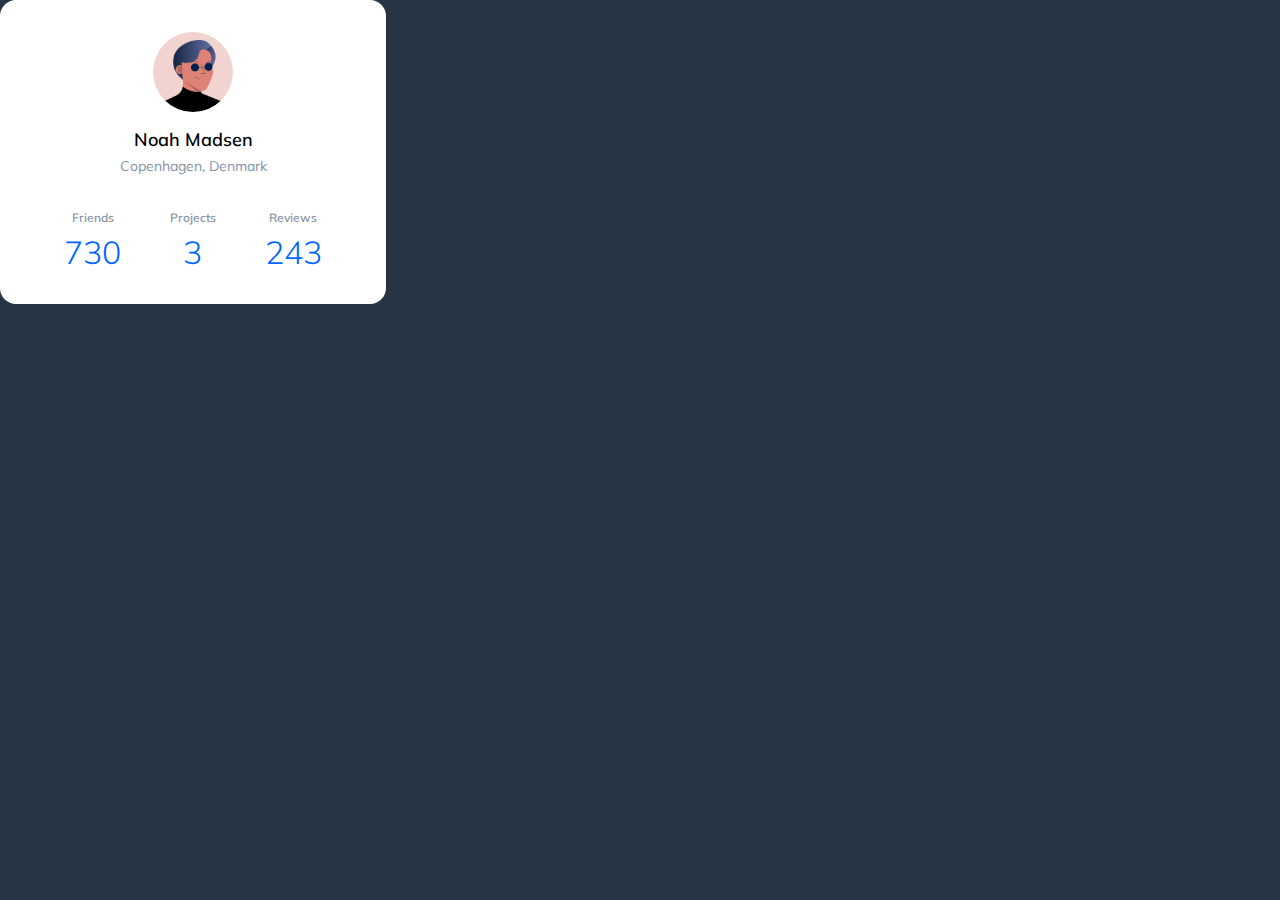
==== css-basic/flexbox-3/index.html @ 4b09facb "김버그의 html/css는 재밌다 flexbox" ====
<!DOCTYPE html>
<html lang="en">
<head>
    <meta charset="UTF-8">
    <meta name="viewport" content="width=device-width, initial-scale=1.0">
    <title>flexbox - 3</title>
    <link href="https://fonts.googleapis.com/css?family=Muli:300,400,600&display=swap" rel="stylesheet" />
    <link rel="stylesheet" href="style.css">
</head>
<body>
    <section class="profile">
        <img src="./assets/user.jpg" class="profile-image" alt="Noah Madsen" />
        <h1 class="profile-name">Noah Madsen</h1>
        <p class="profile-location">Copenhagen, Denmark</p>

        <dl class="profile-detail">
            <div class="profile-detail-item">
                <dt>Friends</dt>
                <dd>730</dd>
            </div>
            <div class="profile-detail-item">
                <dt>Projects</dt>
                <dd>3</dd>
            </div>
            <div class="profile-detail-item">
                <dt>Reviews</dt>
                <dd>243</dd>
            </div>
        </dl>
    </section>

</body>
</html>
---- css-basic/flexbox-3/style.css ----
* {
    box-sizing: border-box;
    margin: 0;
}

body {
    font-family: "Muli", sans-serif;
    background-color: #273444;
  }

  .profile-name {
      font-size: 18px;
      font-weight: 600;
      line-height: 1.3333333333;
  }

  .profile-location {
    font-size: 14px;
    line-height: 1.4285714286;
    color: #8492a6;
  }

  .profile-detail dt {
    font-size: 12px;
    font-weight: 600;
    line-height: 1.6666666667;
    color: #8492a6;
  }
  
  .profile-detail dd {
    font-size: 32px;
    font-weight: 300;
    line-height: 1.25;
    color: #0066ff;
  }

/* ▼ WHERE YOUR CODE BEGINS */

.profile {
    display: flex;
    flex-direction: column;
    align-items: center;
    max-width: 386px;
    padding: 32px 40px;
    border-radius: 16px;
    background-color: #fff;
}

.profile-image {
    width: 80px;
    height: 80px;
    border-radius: 50%;
    margin-bottom: 16px;
}

.profile h1 {
    margin-bottom: 4px;
}

.profile p {
    margin-bottom: 32px;
}

.profile-detail {
    display: flex;
    flex-direction: row;
    justify-content: space-around;
    text-align: center;
    width: 100%;
}

/* .profile-detail-item {
    display: flex;
    flex-direction: column;
    align-items: center; 
} */

.profile-detail dt {
    margin-bottom: 4px;
}
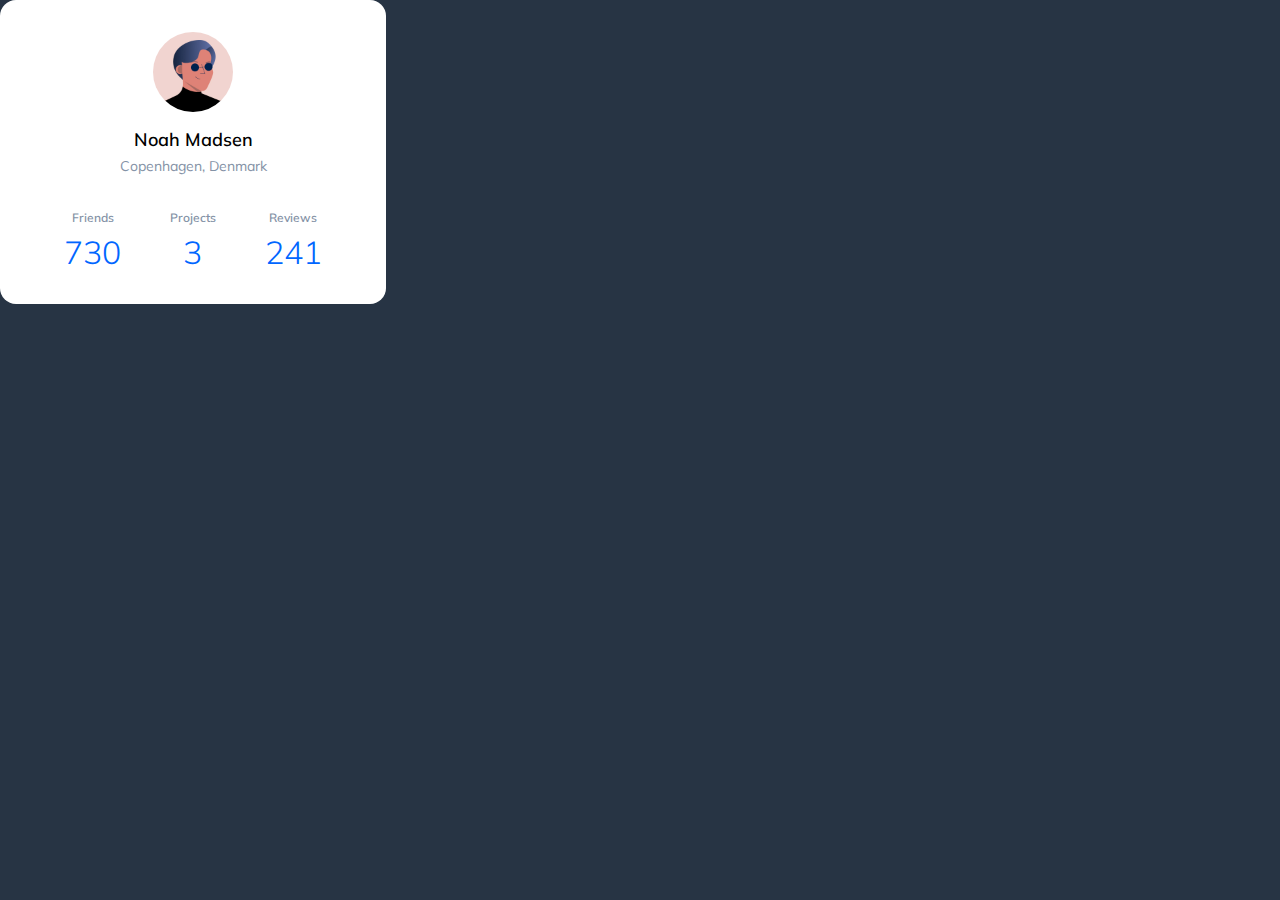
==== commit ed91b876: "김버그의 css는 재밌다 -flexbox" ====
--- a/css-basic/flexbox-3/index.html
+++ b/css-basic/flexbox-3/index.html
@@ -24,7 +24,7 @@
             </div>
             <div class="profile-detail-item">
                 <dt>Reviews</dt>
-                <dd>243</dd>
+                <dd>241</dd>
             </div>
         </dl>
     </section>
--- a/css-basic/flexbox-3/style.css
+++ b/css-basic/flexbox-3/style.css
@@ -43,7 +43,7 @@
     max-width: 386px;
     padding: 32px 40px;
     border-radius: 16px;
-    background-color: #fff;
+    background-color: white;
 }
 
 .profile-image {
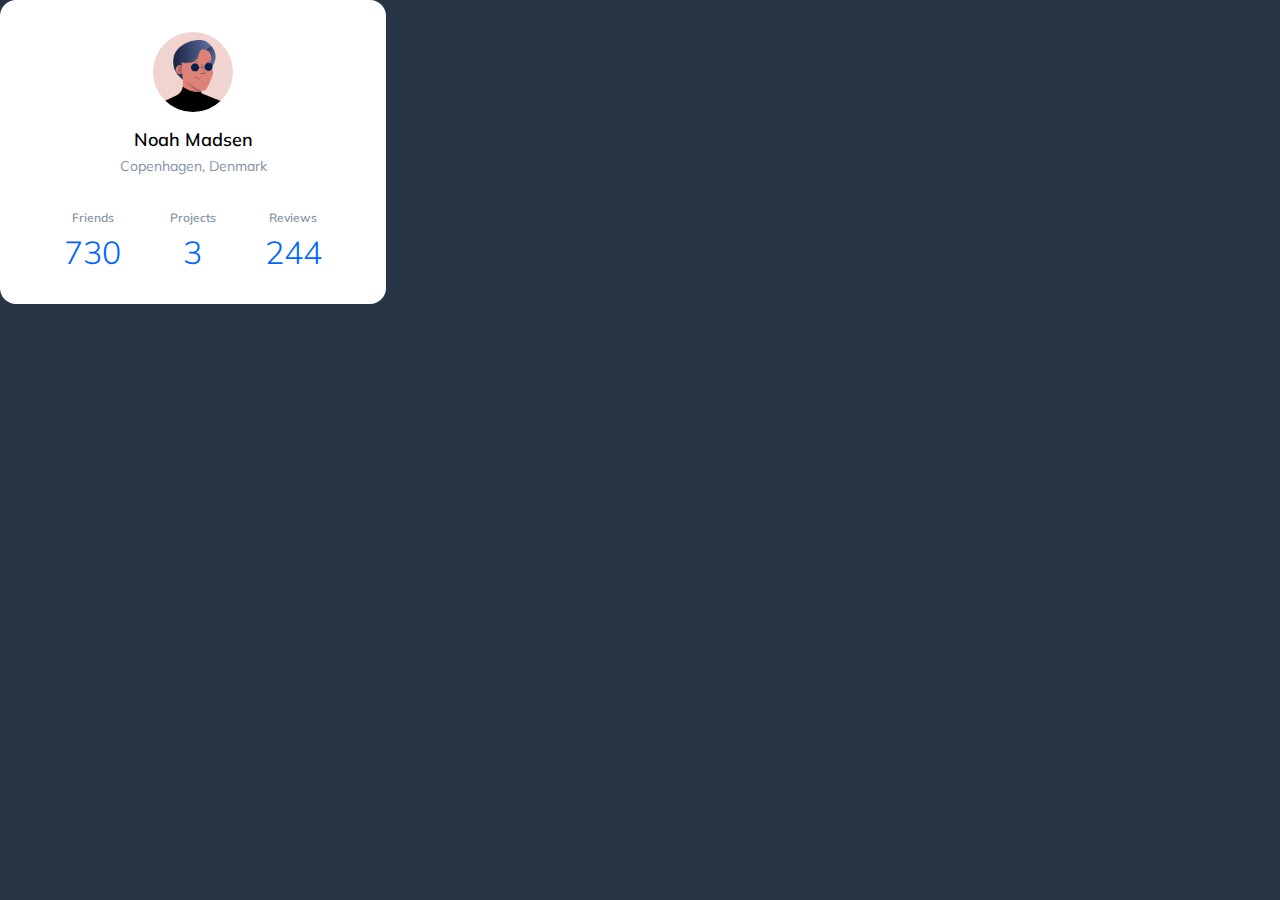
==== commit e92d091e: "김버그의 css는 재밌다 -flexbox" ====
--- a/css-basic/flexbox-3/index.html
+++ b/css-basic/flexbox-3/index.html
@@ -24,7 +24,7 @@
             </div>
             <div class="profile-detail-item">
                 <dt>Reviews</dt>
-                <dd>241</dd>
+                <dd>244</dd>
             </div>
         </dl>
     </section>
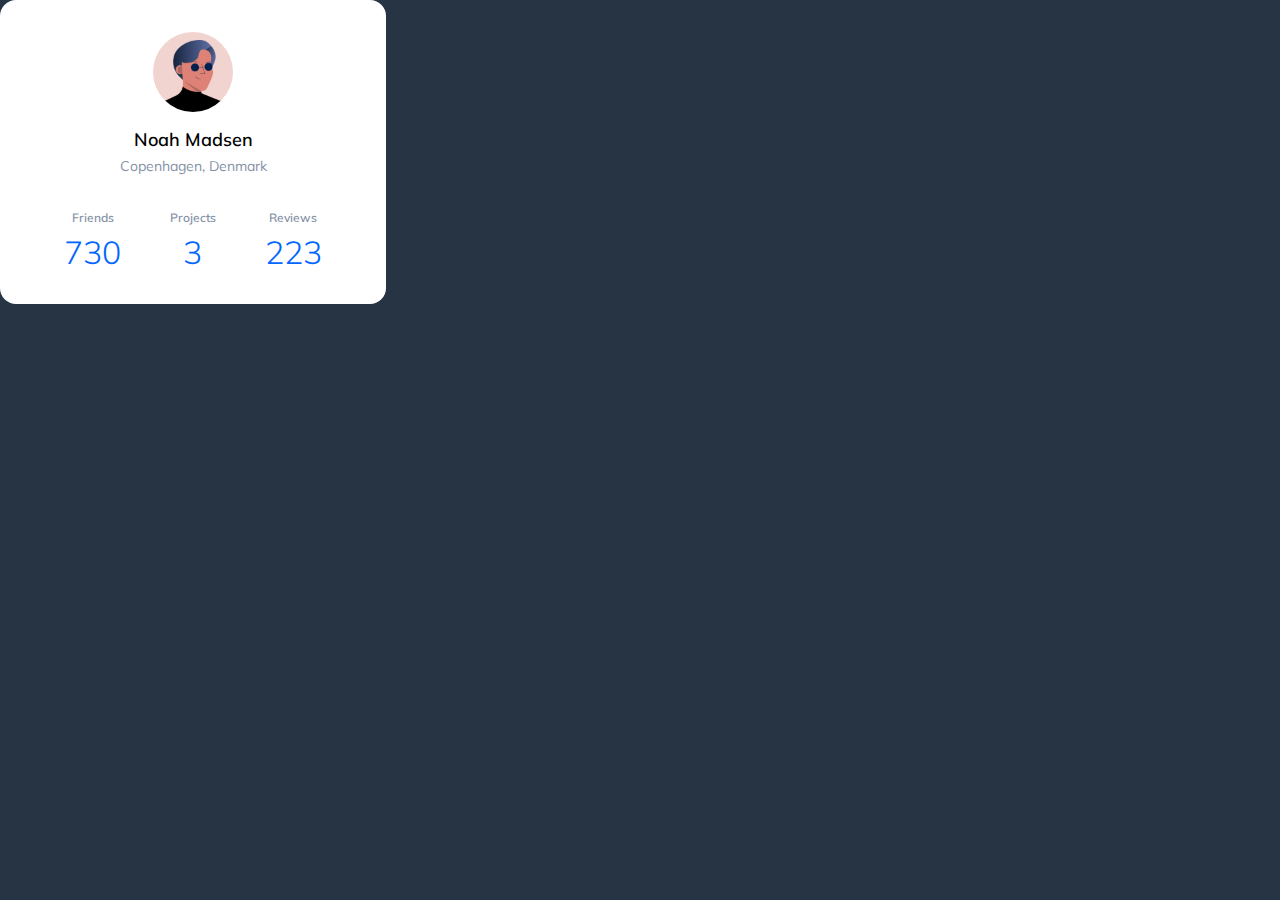
==== commit feb1a4e3: "김버그의 css는 재밌다" ====
--- a/css-basic/flexbox-3/index.html
+++ b/css-basic/flexbox-3/index.html
@@ -24,7 +24,7 @@
             </div>
             <div class="profile-detail-item">
                 <dt>Reviews</dt>
-                <dd>244</dd>
+                <dd>223</dd>
             </div>
         </dl>
     </section>
